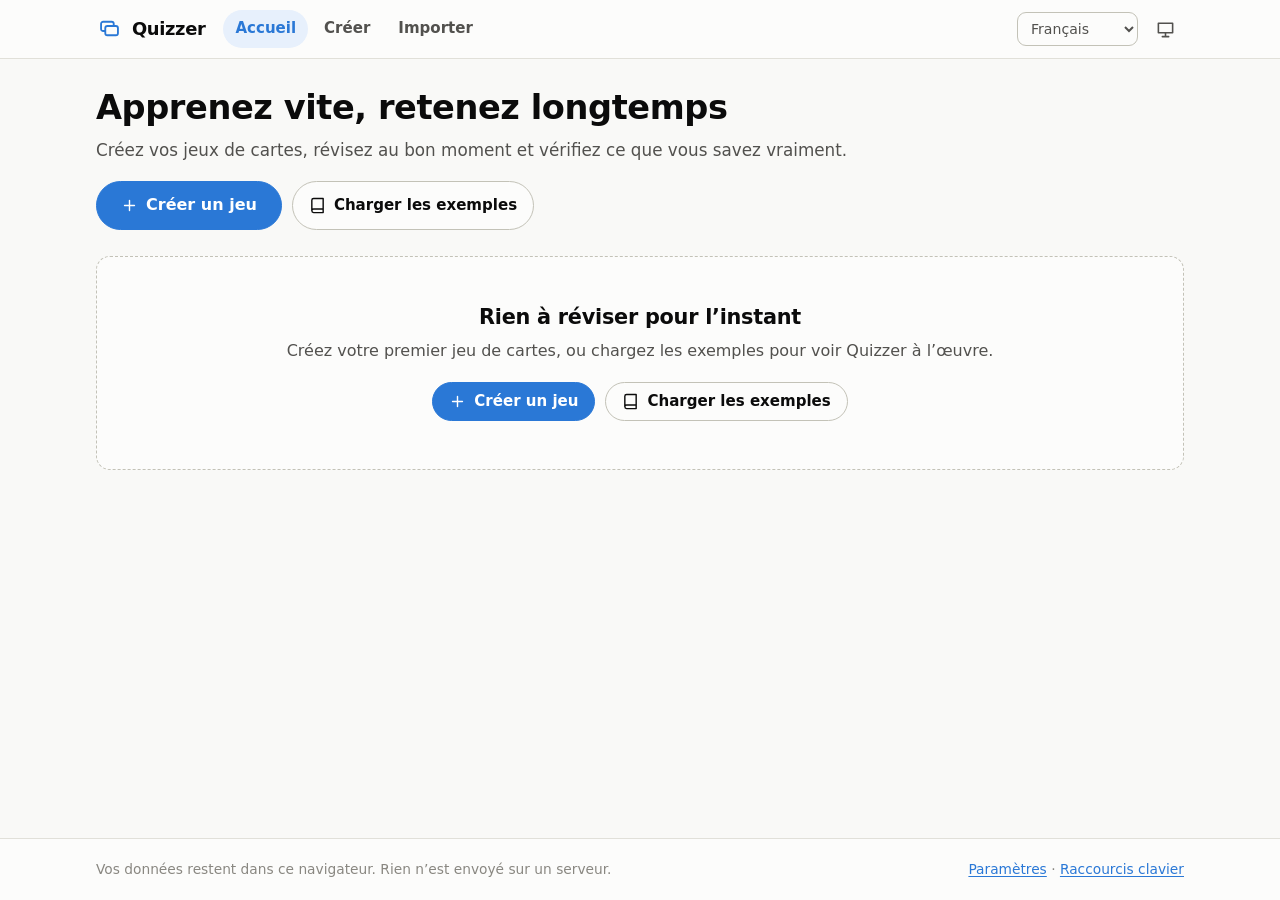
==== index.html @ 66197a8c "Initial import Static Quizlet-like study site: flashcards, spaced repetition review, quiz, write and" ====
<!DOCTYPE html>
<html lang="fr">
<head>
<meta charset="utf-8">
<meta name="viewport" content="width=device-width, initial-scale=1">
<meta name="color-scheme" content="light dark">
<title>Quizzer</title>
<meta name="description" content="Flashcards, quiz et révision espacée pour apprendre vite et retenir longtemps.">
<link rel="icon" href="data:image/svg+xml,<svg xmlns='http://www.w3.org/2000/svg' viewBox='0 0 32 32'><rect width='32' height='32' rx='8' fill='%232a78d6'/><rect x='7' y='9' width='14' height='10' rx='2' fill='none' stroke='%23fff' stroke-width='2'/><rect x='11' y='14' width='14' height='10' rx='2' fill='%232a78d6' stroke='%23fff' stroke-width='2'/></svg>">
<link rel="stylesheet" href="css/style.css">
</head>
<body>
<a class="skip-link" href="#main" data-i18n="a11y.skip">Aller au contenu</a>

<header class="topbar">
  <div class="topbar-inner">
    <a class="brand" href="#/" data-i18n-aria-label="nav.home">
      <svg class="brand-mark" viewBox="0 0 32 32" aria-hidden="true" focusable="false">
        <rect x="6" y="8" width="15" height="11" rx="2.5"></rect>
        <rect x="11" y="13" width="15" height="11" rx="2.5" class="brand-mark-front"></rect>
      </svg>
      <span class="brand-name">Quizzer</span>
    </a>

    <nav class="topnav" data-i18n-aria-label="a11y.mainNav">
      <a href="#/" data-nav="/" data-i18n="nav.home">Accueil</a>
      <a href="#/new" data-nav="/new" data-i18n="nav.create">Créer</a>
      <a href="#/transfer" data-nav="/transfer" data-i18n="nav.transfer">Importer</a>
    </nav>

    <div class="topbar-tools">
      <label class="field-inline">
        <span class="sr-only" data-i18n="settings.language">Langue</span>
        <select id="locale-select" class="select-compact"></select>
      </label>
      <button id="theme-toggle" type="button" class="icon-btn"></button>
    </div>
  </div>
</header>

<main id="main" class="main" tabindex="-1"></main>

<footer class="footer">
  <div class="footer-inner">
    <p data-i18n="footer.storage">Vos données restent dans ce navigateur. Rien n’est envoyé sur un serveur.</p>
    <p><a href="#/settings" data-i18n="nav.settings">Paramètres</a> &middot; <a href="#/shortcuts" data-i18n="nav.shortcuts">Raccourcis clavier</a></p>
  </div>
</footer>

<div id="toast" class="toast" role="status" aria-live="polite"></div>

<noscript>
  <p class="noscript" data-i18n="a11y.noscript">Quizzer a besoin de JavaScript pour fonctionner.</p>
</noscript>

<script type="module" src="js/app.js"></script>
</body>
</html>
---- css/style.css ----
/* Quizzer stylesheet. Design tokens first, then base, layout, components, views. */

:root {
  color-scheme: light;

  --page: #f9f9f7;
  --surface: #fcfcfb;
  --surface-2: #f1f0ec;
  --surface-3: #e8e7e1;
  --ink: #0b0b0b;
  --ink-2: #52514e;
  --ink-muted: #898781;
  --line: #e1e0d9;
  --line-strong: #c3c2b7;

  --accent: #2a78d6;
  --accent-hover: #256abf;
  --accent-ink: #ffffff;
  --accent-soft: #e7f0fc;

  --good: #0ca30c;
  --good-ink: #006300;
  --warning: #fab219;
  --critical: #d03b3b;
  --critical-ink: #b02f2f;

  --focus: 0 0 0 3px rgba(42, 120, 214, 0.35);
  --shadow-1: 0 1px 2px rgba(11, 11, 11, 0.06), 0 1px 1px rgba(11, 11, 11, 0.04);
  --shadow-2: 0 6px 20px rgba(11, 11, 11, 0.08), 0 2px 6px rgba(11, 11, 11, 0.05);

  --radius: 14px;
  --radius-sm: 9px;
  --gap: 16px;
  --sans: system-ui, -apple-system, "Segoe UI", Roboto, sans-serif;

  /* Data visualisation roles. Ordinal blue ramp, validated light to dark. */
  --viz-tier-1: #86b6ef;
  --viz-tier-2: #3987e5;
  --viz-tier-3: #1c5cab;
  --viz-tier-4: #0d366b;
  --viz-series: #2a78d6;
  --viz-empty: #e8e7e1;
  --viz-grid: #e1e0d9;
  --viz-axis: #c3c2b7;
}

@media (prefers-color-scheme: dark) {
  :root:where(:not([data-theme="light"])) {
    color-scheme: dark;

    --page: #0d0d0d;
    --surface: #1a1a19;
    --surface-2: #232321;
    --surface-3: #2c2c2a;
    --ink: #ffffff;
    --ink-2: #c3c2b7;
    --ink-muted: #898781;
    --line: #2c2c2a;
    --line-strong: #383835;

    --accent: #3987e5;
    --accent-hover: #5598e7;
    --accent-ink: #06101d;
    --accent-soft: #15243a;

    --good: #0ca30c;
    --good-ink: #0ca30c;
    --critical: #d03b3b;
    --critical-ink: #e66767;

    --shadow-1: 0 1px 2px rgba(0, 0, 0, 0.5);
    --shadow-2: 0 8px 24px rgba(0, 0, 0, 0.55);

    --viz-tier-1: #184f95;
    --viz-tier-2: #2a78d6;
    --viz-tier-3: #6da7ec;
    --viz-tier-4: #b7d3f6;
    --viz-series: #3987e5;
    --viz-empty: #2c2c2a;
    --viz-grid: #2c2c2a;
    --viz-axis: #383835;
  }
}

:root[data-theme="dark"] {
  color-scheme: dark;

  --page: #0d0d0d;
  --surface: #1a1a19;
  --surface-2: #232321;
  --surface-3: #2c2c2a;
  --ink: #ffffff;
  --ink-2: #c3c2b7;
  --ink-muted: #898781;
  --line: #2c2c2a;
  --line-strong: #383835;

  --accent: #3987e5;
  --accent-hover: #5598e7;
  --accent-ink: #06101d;
  --accent-soft: #15243a;

  --good: #0ca30c;
  --good-ink: #0ca30c;
  --critical: #d03b3b;
  --critical-ink: #e66767;

  --shadow-1: 0 1px 2px rgba(0, 0, 0, 0.5);
  --shadow-2: 0 8px 24px rgba(0, 0, 0, 0.55);

  --viz-tier-1: #184f95;
  --viz-tier-2: #2a78d6;
  --viz-tier-3: #6da7ec;
  --viz-tier-4: #b7d3f6;
  --viz-series: #3987e5;
  --viz-empty: #2c2c2a;
  --viz-grid: #2c2c2a;
  --viz-axis: #383835;
}

/* Base */

*, *::before, *::after { box-sizing: border-box; }

html { -webkit-text-size-adjust: 100%; }

body {
  margin: 0;
  min-height: 100vh;
  display: flex;
  flex-direction: column;
  background: var(--page);
  color: var(--ink);
  font-family: var(--sans);
  font-size: 16px;
  line-height: 1.55;
}

h1, h2, h3, h4 { line-height: 1.25; margin: 0 0 0.4em; font-weight: 650; letter-spacing: -0.012em; }
h1 { font-size: clamp(1.6rem, 1.2rem + 1.6vw, 2.1rem); }
h2 { font-size: 1.3rem; }
h3 { font-size: 1.05rem; }
p { margin: 0 0 0.9em; }
p:last-child { margin-bottom: 0; }

a { color: var(--accent); text-decoration-thickness: 1px; text-underline-offset: 2px; }
a:hover { color: var(--accent-hover); }

:focus-visible { outline: 2px solid var(--accent); outline-offset: 2px; }

.sr-only {
  position: absolute; width: 1px; height: 1px; padding: 0; margin: -1px;
  overflow: hidden; clip-path: inset(50%); white-space: nowrap; border: 0;
}

.skip-link {
  position: absolute; left: 8px; top: -60px; z-index: 40;
  background: var(--accent); color: var(--accent-ink);
  padding: 10px 16px; border-radius: var(--radius-sm); font-weight: 600;
  text-decoration: none; transition: top 0.15s;
}
.skip-link:focus { top: 8px; color: var(--accent-ink); }

.noscript { max-width: 640px; margin: 40px auto; padding: 0 16px; }

/* Top bar */

.topbar {
  position: sticky; top: 0; z-index: 30;
  background: var(--surface);
  border-bottom: 1px solid var(--line);
}
.topbar-inner {
  max-width: 1120px; margin: 0 auto; padding: 10px 16px;
  display: flex; align-items: center; gap: 18px;
}
.brand {
  display: inline-flex; align-items: center; gap: 9px;
  color: var(--ink); text-decoration: none; font-weight: 700; font-size: 1.12rem;
  letter-spacing: -0.02em; flex: 0 0 auto;
}
.brand-mark { width: 27px; height: 27px; fill: none; stroke: var(--accent); stroke-width: 2.2; }
.brand-mark-front { fill: var(--surface); }
.topnav { display: flex; gap: 4px; flex: 1 1 auto; min-width: 0; }
.topnav a {
  padding: 7px 12px; border-radius: 999px; color: var(--ink-2);
  text-decoration: none; font-weight: 550; font-size: 0.94rem; white-space: nowrap;
}
.topnav a:hover { background: var(--surface-2); color: var(--ink); }
.topnav a[aria-current="page"] { background: var(--accent-soft); color: var(--accent); }
.topbar-tools { display: flex; align-items: center; gap: 8px; flex: 0 0 auto; }
.field-inline { display: inline-flex; align-items: center; }

/* Layout */

.main { flex: 1 0 auto; outline: none; }
.container { max-width: 1120px; margin: 0 auto; padding: 28px 16px 48px; }
.container-narrow { max-width: 760px; }
.stack { display: flex; flex-direction: column; gap: var(--gap); }
.row { display: flex; align-items: center; gap: 10px; flex-wrap: wrap; }
.row-between { display: flex; align-items: center; justify-content: space-between; gap: 12px; flex-wrap: wrap; }
.spacer { flex: 1 1 auto; }

.footer {
  flex: 0 0 auto; border-top: 1px solid var(--line);
  background: var(--surface); color: var(--ink-muted); font-size: 0.86rem;
}
.footer-inner {
  max-width: 1120px; margin: 0 auto; padding: 20px 16px;
  display: flex; justify-content: space-between; gap: 12px; flex-wrap: wrap;
}
.footer p { margin: 0; }

/* Buttons */

.btn {
  display: inline-flex; align-items: center; justify-content: center; gap: 8px;
  padding: 9px 16px; border-radius: 999px;
  border: 1px solid var(--line-strong); background: var(--surface); color: var(--ink);
  font: inherit; font-weight: 600; font-size: 0.94rem; line-height: 1.3;
  cursor: pointer; text-decoration: none; white-space: nowrap;
  transition: background 0.12s, border-color 0.12s, transform 0.06s;
}
.btn:hover { background: var(--surface-2); color: var(--ink); }
.btn:active { transform: translateY(1px); }
.btn:disabled { opacity: 0.45; cursor: not-allowed; transform: none; }
.btn svg { width: 17px; height: 17px; flex: 0 0 auto; }

.btn-primary { background: var(--accent); border-color: var(--accent); color: var(--accent-ink); }
.btn-primary:hover { background: var(--accent-hover); border-color: var(--accent-hover); color: var(--accent-ink); }
.btn-ghost { background: transparent; border-color: transparent; color: var(--ink-2); }
.btn-ghost:hover { background: var(--surface-2); }
.btn-danger { color: var(--critical-ink); border-color: var(--line-strong); }
.btn-danger:hover { background: var(--critical); border-color: var(--critical); color: #fff; }
.btn-lg { padding: 13px 24px; font-size: 1rem; }
.btn-block { width: 100%; }

.icon-btn {
  display: inline-flex; align-items: center; justify-content: center;
  width: 38px; height: 38px; padding: 0; border-radius: 50%;
  border: 1px solid transparent; background: transparent; color: var(--ink-2);
  cursor: pointer;
}
.icon-btn:hover { background: var(--surface-2); color: var(--ink); }
.icon-btn svg { width: 19px; height: 19px; }

/* Forms */

.field { display: flex; flex-direction: column; gap: 6px; }
.field > span, .field-label { font-size: 0.88rem; font-weight: 600; color: var(--ink-2); }
.field-hint { font-size: 0.82rem; color: var(--ink-muted); }

.input, .textarea, .select {
  width: 100%; padding: 10px 12px; font: inherit; color: var(--ink);
  background: var(--surface); border: 1px solid var(--line-strong);
  border-radius: var(--radius-sm);
}
.input:focus, .textarea:focus, .select:focus { border-color: var(--accent); outline: none; box-shadow: var(--focus); }
.textarea { min-height: 120px; resize: vertical; font-family: var(--sans); }
.select-compact {
  padding: 7px 9px; font: inherit; font-size: 0.88rem; color: var(--ink-2);
  background: var(--surface); border: 1px solid var(--line-strong); border-radius: var(--radius-sm);
}

.checkbox { display: flex; align-items: flex-start; gap: 9px; font-size: 0.94rem; cursor: pointer; }
.checkbox input { margin: 3px 0 0; width: 17px; height: 17px; accent-color: var(--accent); flex: 0 0 auto; }
.checkbox-text { display: flex; flex-direction: column; gap: 2px; }
.checkbox-text small { color: var(--ink-muted); }

/* Panels, chips, tables */

.panel {
  background: var(--surface); border: 1px solid var(--line);
  border-radius: var(--radius); padding: 20px; box-shadow: var(--shadow-1);
}
.panel-head { display: flex; align-items: baseline; justify-content: space-between; gap: 12px; margin-bottom: 14px; flex-wrap: wrap; }
.panel-head h2, .panel-head h3 { margin: 0; }

.chip {
  display: inline-flex; align-items: center; gap: 6px;
  padding: 3px 10px; border-radius: 999px; background: var(--surface-2);
  color: var(--ink-2); font-size: 0.8rem; font-weight: 600;
}
.chip-accent { background: var(--accent-soft); color: var(--accent); }
.chip-due { background: var(--accent); color: var(--accent-ink); }

.table { width: 100%; border-collapse: collapse; font-size: 0.92rem; }
.table th, .table td { padding: 9px 10px; text-align: left; border-bottom: 1px solid var(--line); }
.table th { font-size: 0.8rem; text-transform: uppercase; letter-spacing: 0.04em; color: var(--ink-muted); font-weight: 650; }
.table td.num, .table th.num { text-align: right; font-variant-numeric: tabular-nums; }
.table tr:last-child td { border-bottom: none; }
.table-wrap { overflow-x: auto; }

.empty {
  text-align: center; padding: 48px 20px; color: var(--ink-2);
  border: 1px dashed var(--line-strong); border-radius: var(--radius); background: var(--surface);
}
.empty h2 { color: var(--ink); }
.empty-actions { display: flex; gap: 10px; justify-content: center; flex-wrap: wrap; margin-top: 18px; }

/* Toast */

.toast {
  position: fixed; left: 50%; bottom: 24px; transform: translate(-50%, 16px);
  max-width: min(420px, calc(100vw - 32px));
  background: var(--ink); color: var(--page);
  padding: 11px 18px; border-radius: 999px; font-size: 0.92rem; font-weight: 550;
  box-shadow: var(--shadow-2); opacity: 0; pointer-events: none;
  transition: opacity 0.18s, transform 0.18s; z-index: 50;
}
.toast[data-show="1"] { opacity: 1; transform: translate(-50%, 0); }

/* Home */

.hero {
  display: flex; gap: 28px; align-items: center; justify-content: space-between;
  flex-wrap: wrap; margin-bottom: 26px;
}
.hero-text { flex: 1 1 340px; }
.hero-text h1 { margin-bottom: 8px; }
.hero-text .lede { color: var(--ink-2); font-size: 1.05rem; margin-bottom: 18px; }
.hero-actions { display: flex; gap: 10px; flex-wrap: wrap; }

.kpi-row {
  display: grid; gap: 12px; margin-bottom: 26px;
  grid-template-columns: repeat(auto-fit, minmax(160px, 1fr));
}
.stat-tile {
  background: var(--surface); border: 1px solid var(--line);
  border-radius: var(--radius); padding: 14px 16px;
}
.stat-label { font-size: 0.82rem; color: var(--ink-2); font-weight: 600; margin-bottom: 2px; }
.stat-value { font-size: 1.85rem; font-weight: 680; letter-spacing: -0.02em; line-height: 1.1; }
.stat-sub { font-size: 0.82rem; color: var(--ink-muted); margin-top: 2px; }
a.stat-tile {
  display: block; color: inherit; text-decoration: none;
  transition: border-color 0.12s, transform 0.12s;
}
a.stat-tile:hover { border-color: var(--accent); transform: translateY(-2px); color: inherit; }
.stat-label svg { width: 13px; height: 13px; margin-left: 5px; vertical-align: -1px; color: var(--ink-muted); }

.set-grid { display: grid; gap: 14px; grid-template-columns: repeat(auto-fill, minmax(268px, 1fr)); }
.set-card {
  display: flex; flex-direction: column; gap: 10px;
  background: var(--surface); border: 1px solid var(--line); border-radius: var(--radius);
  padding: 16px; text-decoration: none; color: inherit; box-shadow: var(--shadow-1);
  transition: border-color 0.12s, box-shadow 0.12s, transform 0.12s;
}
.set-card:hover { border-color: var(--accent); box-shadow: var(--shadow-2); transform: translateY(-2px); color: inherit; }
.set-card h3 { margin: 0; font-size: 1.05rem; }
.set-card p { margin: 0; color: var(--ink-2); font-size: 0.9rem; }
.set-card-meta { display: flex; gap: 8px; flex-wrap: wrap; margin-top: auto; padding-top: 4px; }

.meter { height: 8px; border-radius: 999px; background: var(--viz-empty); overflow: hidden; }
.meter-fill { height: 100%; border-radius: 999px; background: var(--viz-tier-3); }

.search-bar { display: flex; gap: 10px; align-items: center; margin-bottom: 16px; flex-wrap: wrap; }
.search-bar .input { max-width: 320px; }

/* Set detail */

.set-head { margin-bottom: 22px; }
.set-head h1 { margin-bottom: 6px; }
.set-head .lede { color: var(--ink-2); }

.mode-grid { display: grid; gap: 12px; grid-template-columns: repeat(auto-fit, minmax(190px, 1fr)); margin-bottom: 26px; }
.mode-card {
  display: flex; gap: 12px; align-items: flex-start;
  padding: 16px; border-radius: var(--radius); border: 1px solid var(--line);
  background: var(--surface); text-decoration: none; color: inherit; box-shadow: var(--shadow-1);
  transition: border-color 0.12s, transform 0.12s;
}
.mode-card:hover { border-color: var(--accent); transform: translateY(-2px); color: inherit; }
.mode-card[aria-disabled="true"] { opacity: 0.5; pointer-events: none; }
.mode-icon {
  flex: 0 0 auto; width: 38px; height: 38px; border-radius: 10px;
  background: var(--accent-soft); color: var(--accent);
  display: grid; place-items: center;
}
.mode-icon svg { width: 20px; height: 20px; }
.mode-card strong { display: block; font-size: 0.99rem; }
.mode-card small { color: var(--ink-2); font-size: 0.85rem; line-height: 1.4; }

.card-list { display: flex; flex-direction: column; gap: 8px; }
.card-row {
  display: grid; grid-template-columns: 1fr 1fr auto; gap: 14px; align-items: start;
  padding: 12px 14px; background: var(--surface);
  border: 1px solid var(--line); border-radius: var(--radius-sm);
}
.card-row .term { font-weight: 600; }
.card-row .def { color: var(--ink-2); }
.card-row .hint { display: block; font-size: 0.82rem; color: var(--ink-muted); }
.card-row-tools { display: flex; gap: 4px; }

/* Editor */

.editor-row {
  display: grid; grid-template-columns: 26px 1fr 1fr auto; gap: 10px; align-items: start;
  padding: 12px; border: 1px solid var(--line); border-radius: var(--radius-sm); background: var(--surface);
}
.editor-row .idx { padding-top: 10px; color: var(--ink-muted); font-size: 0.85rem; font-variant-numeric: tabular-nums; }
.editor-row-tools { display: flex; gap: 2px; padding-top: 2px; }
.editor-fields { display: flex; flex-direction: column; gap: 6px; }
.sticky-actions {
  position: sticky; bottom: 0; z-index: 10;
  display: flex; gap: 10px; align-items: center; flex-wrap: wrap;
  padding: 14px 0; margin-top: 8px;
  background: linear-gradient(to top, var(--page) 70%, transparent);
}

/* Study shell */

.study { max-width: 780px; margin: 0 auto; padding: 24px 16px 48px; }
.study-head { display: flex; align-items: center; gap: 12px; margin-bottom: 14px; }
.study-head h1 { font-size: 1.15rem; margin: 0; flex: 1 1 auto; min-width: 0; }
.study-head .count { color: var(--ink-2); font-size: 0.9rem; font-variant-numeric: tabular-nums; }

.progress { height: 6px; border-radius: 999px; background: var(--surface-3); overflow: hidden; margin-bottom: 22px; }
.progress-fill { height: 100%; background: var(--accent); border-radius: 999px; transition: width 0.25s; }

.study-toolbar { display: flex; gap: 8px; align-items: center; flex-wrap: wrap; margin-bottom: 16px; }
.toggle-btn { font-size: 0.86rem; padding: 6px 12px; }
.toggle-btn[aria-pressed="true"] { background: var(--accent-soft); border-color: var(--accent); color: var(--accent); }

/* Flashcard */

.flashcard {
  position: relative; width: 100%; min-height: 320px;
  perspective: 1400px; background: none; border: none; padding: 0; margin: 0 0 18px;
  cursor: pointer; font: inherit; color: inherit; display: block;
}
.flashcard-inner {
  position: relative; width: 100%; min-height: 320px;
  transition: transform 0.45s cubic-bezier(0.2, 0.7, 0.3, 1);
  transform-style: preserve-3d;
}
.flashcard[data-flipped="1"] .flashcard-inner { transform: rotateY(180deg); }
.flashcard-face {
  position: absolute; inset: 0;
  display: flex; flex-direction: column; align-items: center; justify-content: center;
  gap: 12px; padding: 32px 28px; text-align: center;
  background: var(--surface); border: 1px solid var(--line);
  border-radius: var(--radius); box-shadow: var(--shadow-1);
  backface-visibility: hidden; -webkit-backface-visibility: hidden;
}
.flashcard-face .side { font-size: 0.78rem; text-transform: uppercase; letter-spacing: 0.06em; color: var(--ink-muted); font-weight: 650; }
.flashcard-face .content { font-size: clamp(1.3rem, 1rem + 2vw, 1.9rem); font-weight: 600; }
.flashcard-face .hint { color: var(--ink-2); font-size: 0.92rem; }
.flashcard-back { transform: rotateY(180deg); }
.flashcard-foot { font-size: 0.82rem; color: var(--ink-muted); }

.study-nav { display: flex; align-items: center; justify-content: center; gap: 12px; }
.study-nav .count { min-width: 84px; text-align: center; color: var(--ink-2); font-variant-numeric: tabular-nums; }

/* Question modes */

.question { margin-bottom: 20px; }
.question-kind { font-size: 0.78rem; text-transform: uppercase; letter-spacing: 0.06em; color: var(--ink-muted); font-weight: 650; }
.question-prompt {
  font-size: clamp(1.25rem, 1rem + 1.4vw, 1.6rem); font-weight: 600;
  padding: 26px 22px; margin: 8px 0 0; background: var(--surface);
  border: 1px solid var(--line); border-radius: var(--radius); box-shadow: var(--shadow-1);
}
.question-prompt .hint { display: block; font-size: 0.9rem; font-weight: 400; color: var(--ink-2); margin-top: 8px; }

.options { display: grid; gap: 10px; grid-template-columns: repeat(auto-fit, minmax(230px, 1fr)); }
.option {
  display: flex; align-items: center; gap: 11px; text-align: left;
  padding: 14px 16px; font: inherit; font-size: 0.99rem;
  background: var(--surface); color: var(--ink);
  border: 1px solid var(--line-strong); border-radius: var(--radius-sm); cursor: pointer;
  transition: border-color 0.12s, background 0.12s;
}
.option:hover:not(:disabled) { border-color: var(--accent); background: var(--accent-soft); }
.option:disabled { cursor: default; }
.option:disabled:not([data-state]) { opacity: 0.5; }
.option .key {
  flex: 0 0 auto; width: 24px; height: 24px; border-radius: 6px;
  display: grid; place-items: center; background: var(--surface-2);
  font-size: 0.78rem; font-weight: 650; color: var(--ink-2);
}
.option[data-state="correct"] { border-color: var(--good); background: color-mix(in srgb, var(--good) 12%, var(--surface)); }
.option[data-state="wrong"] { border-color: var(--critical); background: color-mix(in srgb, var(--critical) 12%, var(--surface)); }
.option[data-state="correct"] .key { background: var(--good); color: #fff; }
.option[data-state="wrong"] .key { background: var(--critical); color: #fff; }

.answer-form { display: flex; gap: 10px; align-items: flex-start; flex-wrap: wrap; }
.answer-form .input { flex: 1 1 240px; font-size: 1.05rem; padding: 13px 14px; }

.banner {
  display: flex; gap: 11px; align-items: flex-start;
  padding: 13px 16px; border-radius: var(--radius-sm); margin-top: 16px;
  border: 1px solid var(--line-strong); background: var(--surface-2);
}
.banner svg { width: 20px; height: 20px; flex: 0 0 auto; margin-top: 1px; }
.banner strong { display: block; }
.banner-good { border-color: var(--good); color: var(--good-ink); background: color-mix(in srgb, var(--good) 10%, var(--surface)); }
.banner-bad { border-color: var(--critical); color: var(--critical-ink); background: color-mix(in srgb, var(--critical) 10%, var(--surface)); }
.banner-warn { border-color: var(--warning); color: var(--ink); background: color-mix(in srgb, var(--warning) 16%, var(--surface)); }
.banner-body { min-width: 0; color: var(--ink); }
.banner-good .banner-title { color: var(--good-ink); }
.banner-bad .banner-title { color: var(--critical-ink); }
.banner-title { font-weight: 650; }
.banner .expected { font-weight: 600; }

/* Match game */

.match-grid { display: grid; gap: 10px; grid-template-columns: repeat(auto-fit, minmax(150px, 1fr)); }
.match-tile {
  display: flex; align-items: center; justify-content: center; text-align: center;
  min-height: 92px; padding: 12px; font: inherit; font-size: 0.95rem;
  background: var(--surface); color: var(--ink);
  border: 1px solid var(--line-strong); border-radius: var(--radius-sm); cursor: pointer;
  transition: border-color 0.12s, background 0.12s, opacity 0.25s, transform 0.12s;
}
.match-tile:hover:not(:disabled) { border-color: var(--accent); transform: translateY(-2px); }
.match-tile[data-state="picked"] { border-color: var(--accent); background: var(--accent-soft); border-width: 2px; }
.match-tile[data-state="hit"] { opacity: 0; pointer-events: none; }
.match-tile[data-state="miss"] { border-color: var(--critical); background: color-mix(in srgb, var(--critical) 12%, var(--surface)); }
.match-timer { font-size: 1.6rem; font-weight: 680; font-variant-numeric: tabular-nums; letter-spacing: -0.02em; }

/* Summary */

.summary { text-align: center; padding: 8px 0 0; }
.summary-score { font-size: clamp(2.6rem, 2rem + 3vw, 3.6rem); font-weight: 700; letter-spacing: -0.03em; line-height: 1; }
.summary-label { color: var(--ink-2); margin-bottom: 20px; }
.summary-actions { display: flex; gap: 10px; justify-content: center; flex-wrap: wrap; margin: 22px 0; }
.summary-list { text-align: left; }

/* Charts */

.chart { width: 100%; display: block; overflow: visible; }
.chart-figure { margin: 0; }
.chart-title { font-size: 0.95rem; font-weight: 650; margin: 0 0 2px; }
.chart-sub { font-size: 0.84rem; color: var(--ink-muted); margin: 0 0 14px; }
.legend { display: flex; gap: 14px; flex-wrap: wrap; margin-top: 12px; font-size: 0.84rem; color: var(--ink-2); }
.legend-item { display: inline-flex; align-items: center; gap: 6px; }
.legend-swatch { width: 11px; height: 11px; border-radius: 3px; flex: 0 0 auto; }
.chart-tooltip {
  position: fixed; z-index: 45; pointer-events: none;
  background: var(--ink); color: var(--page);
  padding: 6px 10px; border-radius: 7px; font-size: 0.82rem; font-weight: 550;
  box-shadow: var(--shadow-2); opacity: 0; transition: opacity 0.1s;
  white-space: nowrap;
}
.chart-tooltip[data-show="1"] { opacity: 1; }
.chart-axis { fill: var(--ink-muted); font-size: 11px; font-family: var(--sans); font-variant-numeric: tabular-nums; }
.chart-gridline { stroke: var(--viz-grid); stroke-width: 1; }
.chart-baseline { stroke: var(--viz-axis); stroke-width: 1; }
.chart-hit { fill: transparent; cursor: default; }

details.table-view { margin-top: 14px; }
details.table-view summary { cursor: pointer; font-size: 0.86rem; color: var(--ink-2); font-weight: 600; }
details.table-view summary:hover { color: var(--ink); }
details.table-view > div { margin-top: 10px; }

/* Keyboard shortcut list */

.kbd-list { display: grid; gap: 8px; grid-template-columns: repeat(auto-fit, minmax(260px, 1fr)); }
.kbd-row { display: flex; align-items: baseline; gap: 10px; justify-content: space-between; padding: 7px 0; border-bottom: 1px solid var(--line); }
kbd {
  font: inherit; font-size: 0.78rem; font-weight: 650;
  padding: 2px 7px; border-radius: 5px; background: var(--surface-2);
  border: 1px solid var(--line-strong); color: var(--ink-2); white-space: nowrap;
}

/* Responsive */

@media (max-width: 720px) {
  .topbar-inner { flex-wrap: wrap; gap: 10px; }
  .topnav { order: 3; width: 100%; overflow-x: auto; }
  .brand { flex: 1 1 auto; }
  .card-row { grid-template-columns: 1fr auto; }
  .editor-row { grid-template-columns: 1fr auto; }
  .editor-row .idx { display: none; }
  .hero { gap: 18px; }
}

@media (prefers-reduced-motion: reduce) {
  *, *::before, *::after { animation-duration: 0.01ms !important; transition-duration: 0.01ms !important; }
  .flashcard-inner { transition: none; }
}

/* Print: a foldable revision sheet, terms on the left, answers on the right. */

@media print {
  .topbar, .footer, .skip-link, .toast, .study-toolbar, .sticky-actions,
  .btn, .icon-btn, .mode-grid, .search-bar, .chart-tooltip,
  .card-row-tools, .meter, .set-card-meta { display: none !important; }
  body { background: #fff; color: #000; }
  .container { max-width: none; padding: 0; }
  .panel, .card-row { border: 1px solid #999; box-shadow: none; }
  /* A flex container ignores column-count, so the sheet has to be a block. */
  .print-sheet { display: block; column-count: 2; column-gap: 24px; }
  .print-sheet .card-row {
    display: grid; grid-template-columns: 1fr 1fr; gap: 12px;
    break-inside: avoid; margin-bottom: 8px;
  }
  a[href^="#"]::after { content: ""; }
}

/* Chart marks: bars capped at 24px, 4px rounded data ends, 2px gaps in the
   surface colour doing the separating. */

.mastery-bar {
  display: flex; gap: 2px; height: 22px; border-radius: 4px;
  overflow: hidden; background: var(--surface);
}
.mastery-seg { min-width: 3px; cursor: default; }
.mastery-seg:focus-visible { outline: 2px solid var(--ink); outline-offset: 1px; }
.mastery-empty { flex: 1 1 auto; background: var(--viz-empty); }

.chart-plot { position: relative; padding-top: 14px; }
.chart-gridtop {
  position: absolute; left: 0; right: 0; top: 14px;
  border-top: 1px solid var(--viz-grid);
}
.chart-axis-label {
  position: absolute; right: 0; top: -15px;
  font-size: 0.72rem; color: var(--ink-muted); font-variant-numeric: tabular-nums;
}
.chart-columns {
  display: flex; align-items: flex-end; gap: 4px;
  height: 118px; border-bottom: 1px solid var(--viz-axis);
}
.chart-col {
  flex: 1 1 0; min-width: 0; height: 100%;
  display: flex; align-items: flex-end; justify-content: center; cursor: default;
}
.chart-col:focus-visible { outline: 2px solid var(--ink); outline-offset: 2px; }
.chart-col-fill {
  width: 100%; max-width: 24px; min-height: 2px;
  background: var(--viz-series); border-radius: 4px 4px 0 0;
}
.chart-col-fill[data-empty="1"] { background: var(--viz-empty); border-radius: 2px; }
.chart-xaxis {
  display: flex; justify-content: space-between;
  margin-top: 6px; font-size: 0.76rem; color: var(--ink-muted);
}
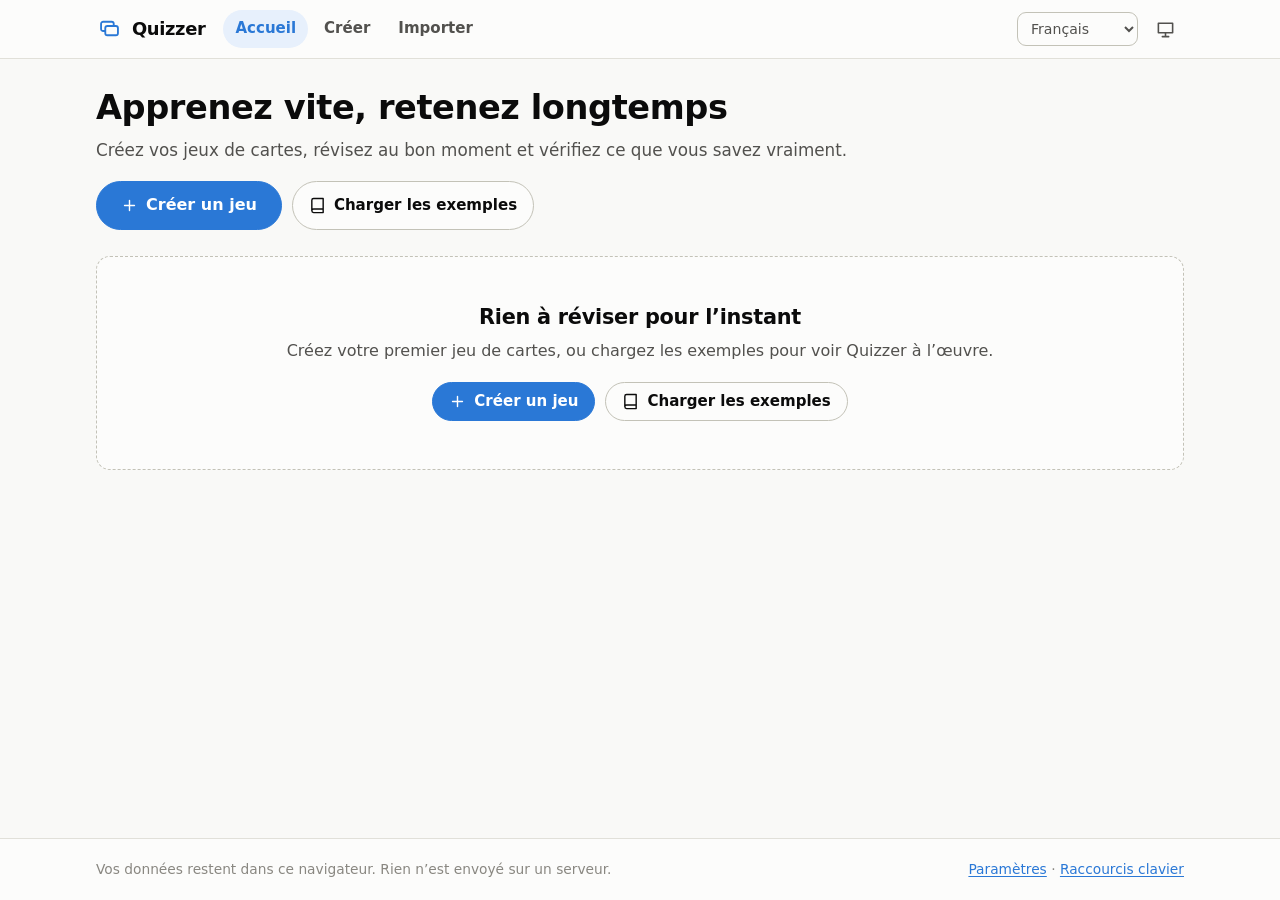
==== commit e4f081ae: "Tell the learner when changes cannot be saved save() swallowed every storage error and nothing check" ====
--- a/index.html
+++ b/index.html
@@ -38,6 +38,8 @@
   </div>
 </header>
 
+<p id="save-alert" class="save-alert" role="alert" hidden data-i18n="storage.failed">Vos changements ne sont pas enregistrés: le stockage de ce navigateur est plein ou bloqué. Faites une sauvegarde avant de fermer la page.</p>
+
 <main id="main" class="main" tabindex="-1"></main>
 
 <footer class="footer">
--- a/css/style.css
+++ b/css/style.css
@@ -190,6 +190,13 @@
 .topnav a[aria-current="page"] { background: var(--accent-soft); color: var(--accent); }
 .topbar-tools { display: flex; align-items: center; gap: 8px; flex: 0 0 auto; }
 .field-inline { display: inline-flex; align-items: center; }
+
+/* Shown while changes cannot be saved. */
+.save-alert {
+  margin: 0; padding: 10px 16px; text-align: center; font-weight: 600; font-size: 0.92rem;
+  color: var(--critical-ink); border-bottom: 1px solid var(--critical);
+  background: color-mix(in srgb, var(--critical) 10%, var(--surface));
+}
 
 /* Layout */
 
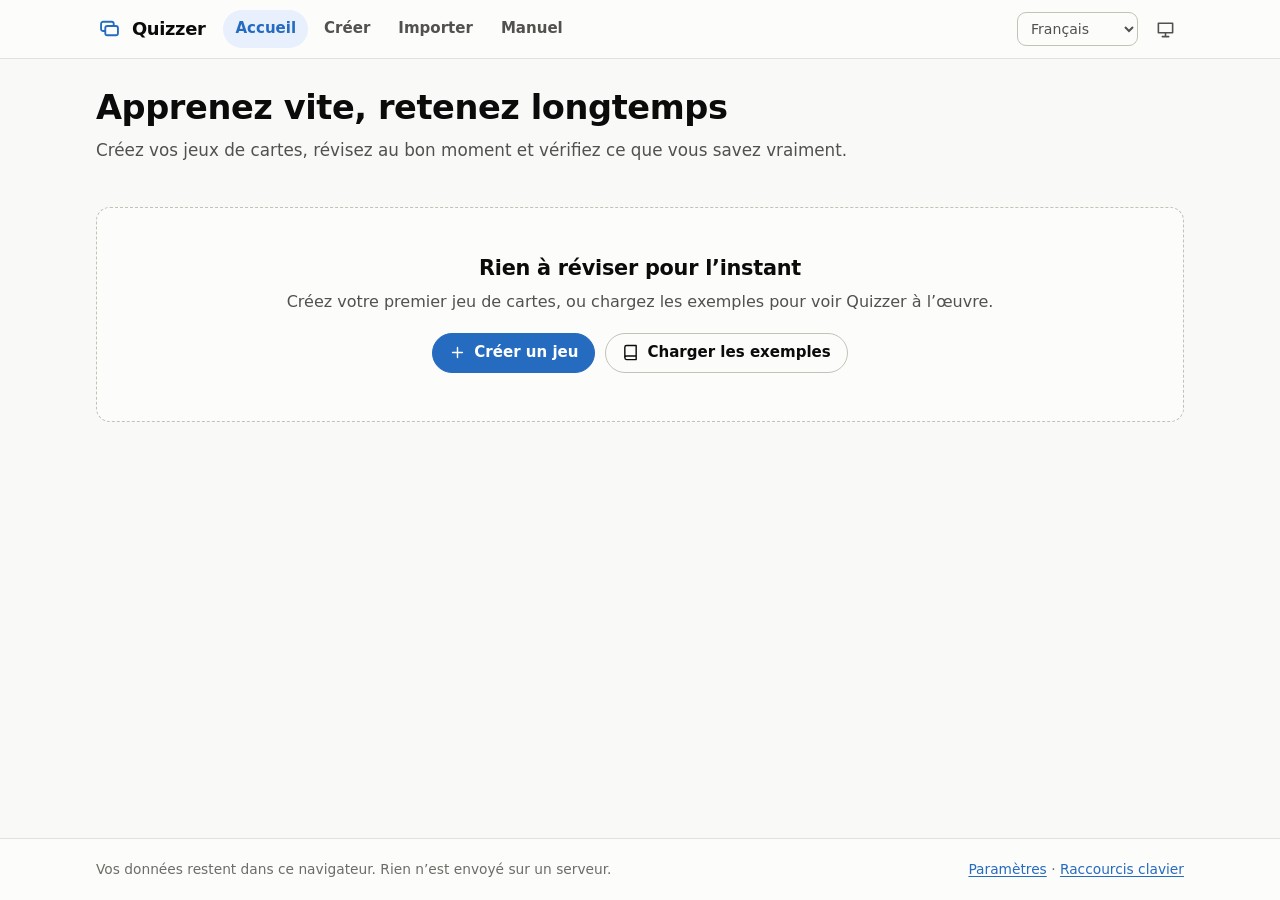
==== commit 64f13c64: "Add a manual to the site A Manuel page in the top bar explains how to make and study sets, the revie" ====
--- a/index.html
+++ b/index.html
@@ -26,6 +26,7 @@
       <a href="#/" data-nav="/" data-i18n="nav.home">Accueil</a>
       <a href="#/new" data-nav="/new" data-i18n="nav.create">Créer</a>
       <a href="#/transfer" data-nav="/transfer" data-i18n="nav.transfer">Importer</a>
+      <a href="#/help" data-nav="/help" data-i18n="nav.help">Manuel</a>
     </nav>
 
     <div class="topbar-tools">
--- a/css/style.css
+++ b/css/style.css
@@ -9,12 +9,12 @@
   --surface-3: #e8e7e1;
   --ink: #0b0b0b;
   --ink-2: #52514e;
-  --ink-muted: #898781;
+  --ink-muted: #6d6c66;
   --line: #e1e0d9;
   --line-strong: #c3c2b7;
 
-  --accent: #2a78d6;
-  --accent-hover: #256abf;
+  --accent: #256bc0;
+  --accent-hover: #215fab;
   --accent-ink: #ffffff;
   --accent-soft: #e7f0fc;
 
@@ -24,7 +24,7 @@
   --critical: #d03b3b;
   --critical-ink: #b02f2f;
 
-  --focus: 0 0 0 3px rgba(42, 120, 214, 0.35);
+  --focus: 0 0 0 3px rgba(37, 107, 192, 0.35);
   --shadow-1: 0 1px 2px rgba(11, 11, 11, 0.06), 0 1px 1px rgba(11, 11, 11, 0.04);
   --shadow-2: 0 6px 20px rgba(11, 11, 11, 0.08), 0 2px 6px rgba(11, 11, 11, 0.05);
 
@@ -44,7 +44,10 @@
   --viz-axis: #c3c2b7;
 }
 
-@media (prefers-color-scheme: dark) {
+/* The dark tokens are for the screen only: printed pages keep the light
+   ones, since paper stays white. */
+
+@media screen and (prefers-color-scheme: dark) {
   :root:where(:not([data-theme="light"])) {
     color-scheme: dark;
 
@@ -54,11 +57,11 @@
     --surface-3: #2c2c2a;
     --ink: #ffffff;
     --ink-2: #c3c2b7;
-    --ink-muted: #898781;
+    --ink-muted: #8c8b85;
     --line: #2c2c2a;
     --line-strong: #383835;
 
-    --accent: #3987e5;
+    --accent: #438de6;
     --accent-hover: #5598e7;
     --accent-ink: #06101d;
     --accent-soft: #15243a;
@@ -82,40 +85,42 @@
   }
 }
 
-:root[data-theme="dark"] {
-  color-scheme: dark;
-
-  --page: #0d0d0d;
-  --surface: #1a1a19;
-  --surface-2: #232321;
-  --surface-3: #2c2c2a;
-  --ink: #ffffff;
-  --ink-2: #c3c2b7;
-  --ink-muted: #898781;
-  --line: #2c2c2a;
-  --line-strong: #383835;
-
-  --accent: #3987e5;
-  --accent-hover: #5598e7;
-  --accent-ink: #06101d;
-  --accent-soft: #15243a;
-
-  --good: #0ca30c;
-  --good-ink: #0ca30c;
-  --critical: #d03b3b;
-  --critical-ink: #e66767;
-
-  --shadow-1: 0 1px 2px rgba(0, 0, 0, 0.5);
-  --shadow-2: 0 8px 24px rgba(0, 0, 0, 0.55);
-
-  --viz-tier-1: #184f95;
-  --viz-tier-2: #2a78d6;
-  --viz-tier-3: #6da7ec;
-  --viz-tier-4: #b7d3f6;
-  --viz-series: #3987e5;
-  --viz-empty: #2c2c2a;
-  --viz-grid: #2c2c2a;
-  --viz-axis: #383835;
+@media screen {
+  :root[data-theme="dark"] {
+    color-scheme: dark;
+
+    --page: #0d0d0d;
+    --surface: #1a1a19;
+    --surface-2: #232321;
+    --surface-3: #2c2c2a;
+    --ink: #ffffff;
+    --ink-2: #c3c2b7;
+    --ink-muted: #8c8b85;
+    --line: #2c2c2a;
+    --line-strong: #383835;
+
+    --accent: #438de6;
+    --accent-hover: #5598e7;
+    --accent-ink: #06101d;
+    --accent-soft: #15243a;
+
+    --good: #0ca30c;
+    --good-ink: #0ca30c;
+    --critical: #d03b3b;
+    --critical-ink: #e66767;
+
+    --shadow-1: 0 1px 2px rgba(0, 0, 0, 0.5);
+    --shadow-2: 0 8px 24px rgba(0, 0, 0, 0.55);
+
+    --viz-tier-1: #184f95;
+    --viz-tier-2: #2a78d6;
+    --viz-tier-3: #6da7ec;
+    --viz-tier-4: #b7d3f6;
+    --viz-series: #3987e5;
+    --viz-empty: #2c2c2a;
+    --viz-grid: #2c2c2a;
+    --viz-axis: #383835;
+  }
 }
 
 /* Base */
@@ -136,7 +141,7 @@
   line-height: 1.55;
 }
 
-h1, h2, h3, h4 { line-height: 1.25; margin: 0 0 0.4em; font-weight: 650; letter-spacing: -0.012em; }
+h1, h2, h3 { line-height: 1.25; margin: 0 0 0.4em; font-weight: 650; letter-spacing: -0.012em; }
 h1 { font-size: clamp(1.6rem, 1.2rem + 1.6vw, 2.1rem); }
 h2 { font-size: 1.3rem; }
 h3 { font-size: 1.05rem; }
@@ -206,7 +211,6 @@
 .stack { display: flex; flex-direction: column; gap: var(--gap); }
 .row { display: flex; align-items: center; gap: 10px; flex-wrap: wrap; }
 .row-between { display: flex; align-items: center; justify-content: space-between; gap: 12px; flex-wrap: wrap; }
-.spacer { flex: 1 1 auto; }
 
 .footer {
   flex: 0 0 auto; border-top: 1px solid var(--line);
@@ -232,6 +236,9 @@
 .btn:active { transform: translateY(1px); }
 .btn:disabled { opacity: 0.45; cursor: not-allowed; transform: none; }
 .btn svg { width: 17px; height: 17px; flex: 0 0 auto; }
+/* A file picker is a hidden input behind its label: the focus ring the input
+   cannot show is drawn on the label instead. */
+.sr-only:focus-visible + .btn { outline: 2px solid var(--accent); outline-offset: 2px; }
 
 .btn-primary { background: var(--accent); border-color: var(--accent); color: var(--accent-ink); }
 .btn-primary:hover { background: var(--accent-hover); border-color: var(--accent-hover); color: var(--accent-ink); }
@@ -240,7 +247,6 @@
 .btn-danger { color: var(--critical-ink); border-color: var(--line-strong); }
 .btn-danger:hover { background: var(--critical); border-color: var(--critical); color: #fff; }
 .btn-lg { padding: 13px 24px; font-size: 1rem; }
-.btn-block { width: 100%; }
 
 .icon-btn {
   display: inline-flex; align-items: center; justify-content: center;
@@ -280,8 +286,6 @@
   background: var(--surface); border: 1px solid var(--line);
   border-radius: var(--radius); padding: 20px; box-shadow: var(--shadow-1);
 }
-.panel-head { display: flex; align-items: baseline; justify-content: space-between; gap: 12px; margin-bottom: 14px; flex-wrap: wrap; }
-.panel-head h2, .panel-head h3 { margin: 0; }
 
 .chip {
   display: inline-flex; align-items: center; gap: 6px;
@@ -408,6 +412,22 @@
 .editor-row .idx { padding-top: 10px; color: var(--ink-muted); font-size: 0.85rem; font-variant-numeric: tabular-nums; }
 .editor-row-tools { display: flex; gap: 2px; padding-top: 2px; }
 .editor-fields { display: flex; flex-direction: column; gap: 6px; }
+.symbol-palette { margin-bottom: 12px; }
+.symbol-palette summary { cursor: pointer; font-size: 0.86rem; color: var(--ink-2); font-weight: 600; }
+.symbol-group h3 { margin: 12px 0 0; font-size: 0.8rem; font-weight: 600; color: var(--ink-muted); }
+.symbols { display: flex; flex-wrap: wrap; gap: 6px; margin-top: 6px; }
+.btn-symbol { min-width: 40px; padding: 6px 10px; font-weight: 500; }
+.math-preview { padding: 2px 4px; color: var(--ink-2); overflow-x: auto; }
+.math-preview:empty { display: none; }
+.editor-image { display: flex; align-items: center; gap: 6px; }
+.editor-image .card-image { margin: 0; }
+.btn-image { align-self: flex-start; padding: 5px 10px; font-size: 0.86rem; }
+
+/* Card pictures: whole, never cropped, within the space of the card. */
+.card-image { display: block; max-width: 100%; max-height: 220px; margin: 0 auto 10px; border-radius: var(--radius-sm); object-fit: contain; }
+.card-image.thumb { max-width: 96px; max-height: 64px; margin: 0 0 6px; }
+.card-image[data-missing] { min-width: 48px; min-height: 32px; background: var(--surface-2); }
+.match-tile .card-image { max-height: 90px; margin: 0 auto 6px; }
 .sticky-actions {
   position: sticky; bottom: 0; z-index: 10;
   display: flex; gap: 10px; align-items: center; flex-wrap: wrap;
@@ -431,21 +451,24 @@
 
 /* Flashcard */
 
+.flashcard-wrap { margin: 0 0 18px; }
 .flashcard {
-  position: relative; width: 100%; min-height: 320px;
-  perspective: 1400px; background: none; border: none; padding: 0; margin: 0 0 18px;
-  cursor: pointer; font: inherit; color: inherit; display: block;
-}
+  position: relative; width: 100%;
+  perspective: 1400px; background: none; border: none; padding: 0; margin: 0;
+  cursor: pointer; font: inherit; color: inherit; display: block; text-align: center;
+}
+/* Both faces share one grid cell, so the card grows with the longer side
+   instead of letting long text spill over the buttons below. */
 .flashcard-inner {
-  position: relative; width: 100%; min-height: 320px;
+  display: grid; min-height: 320px;
   transition: transform 0.45s cubic-bezier(0.2, 0.7, 0.3, 1);
   transform-style: preserve-3d;
 }
 .flashcard[data-flipped="1"] .flashcard-inner { transform: rotateY(180deg); }
 .flashcard-face {
-  position: absolute; inset: 0;
+  grid-area: 1 / 1; min-width: 0;
   display: flex; flex-direction: column; align-items: center; justify-content: center;
-  gap: 12px; padding: 32px 28px; text-align: center;
+  gap: 12px; padding: 32px 28px; text-align: center; overflow-wrap: anywhere;
   background: var(--surface); border: 1px solid var(--line);
   border-radius: var(--radius); box-shadow: var(--shadow-1);
   backface-visibility: hidden; -webkit-backface-visibility: hidden;
@@ -454,6 +477,7 @@
 .flashcard-face .content { font-size: clamp(1.3rem, 1rem + 2vw, 1.9rem); font-weight: 600; }
 .flashcard-face .hint { color: var(--ink-2); font-size: 0.92rem; }
 .flashcard-back { transform: rotateY(180deg); }
+.flashcard-tools { display: flex; justify-content: flex-end; min-height: 38px; margin-top: 6px; }
 .flashcard-foot { font-size: 0.82rem; color: var(--ink-muted); }
 
 .study-nav { display: flex; align-items: center; justify-content: center; gap: 12px; }
@@ -463,6 +487,8 @@
 
 .question { margin-bottom: 20px; }
 .question-kind { font-size: 0.78rem; text-transform: uppercase; letter-spacing: 0.06em; color: var(--ink-muted); font-weight: 650; }
+.quiz-timer { margin: 0 0 12px; text-align: right; color: var(--ink-2); font-variant-numeric: tabular-nums; }
+.quiz-timer[data-low="1"] { color: var(--critical-ink); font-weight: 650; }
 .question-prompt {
   font-size: clamp(1.25rem, 1rem + 1.4vw, 1.6rem); font-weight: 600;
   padding: 26px 22px; margin: 8px 0 0; background: var(--surface);
@@ -488,7 +514,8 @@
 }
 .option[data-state="correct"] { border-color: var(--good); background: color-mix(in srgb, var(--good) 12%, var(--surface)); }
 .option[data-state="wrong"] { border-color: var(--critical); background: color-mix(in srgb, var(--critical) 12%, var(--surface)); }
-.option[data-state="correct"] .key { background: var(--good); color: #fff; }
+/* White on this green would only reach 3.35:1; dark ink reaches 5.87:1. */
+.option[data-state="correct"] .key { background: var(--good); color: #0b0b0b; }
 .option[data-state="wrong"] .key { background: var(--critical); color: #fff; }
 
 .answer-form { display: flex; gap: 10px; align-items: flex-start; flex-wrap: wrap; }
@@ -508,7 +535,6 @@
 .banner-good .banner-title { color: var(--good-ink); }
 .banner-bad .banner-title { color: var(--critical-ink); }
 .banner-title { font-weight: 650; }
-.banner .expected { font-weight: 600; }
 
 /* Match game */
 
@@ -536,7 +562,6 @@
 
 /* Charts */
 
-.chart { width: 100%; display: block; overflow: visible; }
 .chart-figure { margin: 0; }
 .chart-title { font-size: 0.95rem; font-weight: 650; margin: 0 0 2px; }
 .chart-sub { font-size: 0.84rem; color: var(--ink-muted); margin: 0 0 14px; }
@@ -551,10 +576,6 @@
   white-space: nowrap;
 }
 .chart-tooltip[data-show="1"] { opacity: 1; }
-.chart-axis { fill: var(--ink-muted); font-size: 11px; font-family: var(--sans); font-variant-numeric: tabular-nums; }
-.chart-gridline { stroke: var(--viz-grid); stroke-width: 1; }
-.chart-baseline { stroke: var(--viz-axis); stroke-width: 1; }
-.chart-hit { fill: transparent; cursor: default; }
 
 details.table-view { margin-top: 14px; }
 details.table-view summary { cursor: pointer; font-size: 0.86rem; color: var(--ink-2); font-weight: 600; }
@@ -570,6 +591,20 @@
   padding: 2px 7px; border-radius: 5px; background: var(--surface-2);
   border: 1px solid var(--line-strong); color: var(--ink-2); white-space: nowrap;
 }
+
+/* Manual */
+
+code {
+  font-family: ui-monospace, SFMono-Regular, Menlo, Consolas, monospace; font-size: 0.88em;
+  padding: 1px 5px; border-radius: 4px; background: var(--surface-2); overflow-wrap: anywhere;
+}
+/* Clear of the sticky top bar, two rows high on a phone. */
+.help h2 { scroll-margin-top: 8rem; }
+.help h2:focus { outline: none; }
+.help .table-wrap, .help-modes { margin: 0 0 0.9em; }
+.help-toc { margin: 0; padding-left: 1.4em; columns: 2 220px; }
+.help-modes dt { font-weight: 650; }
+.help-modes dd { margin: 0 0 0.7em; }
 
 /* Responsive */
 
